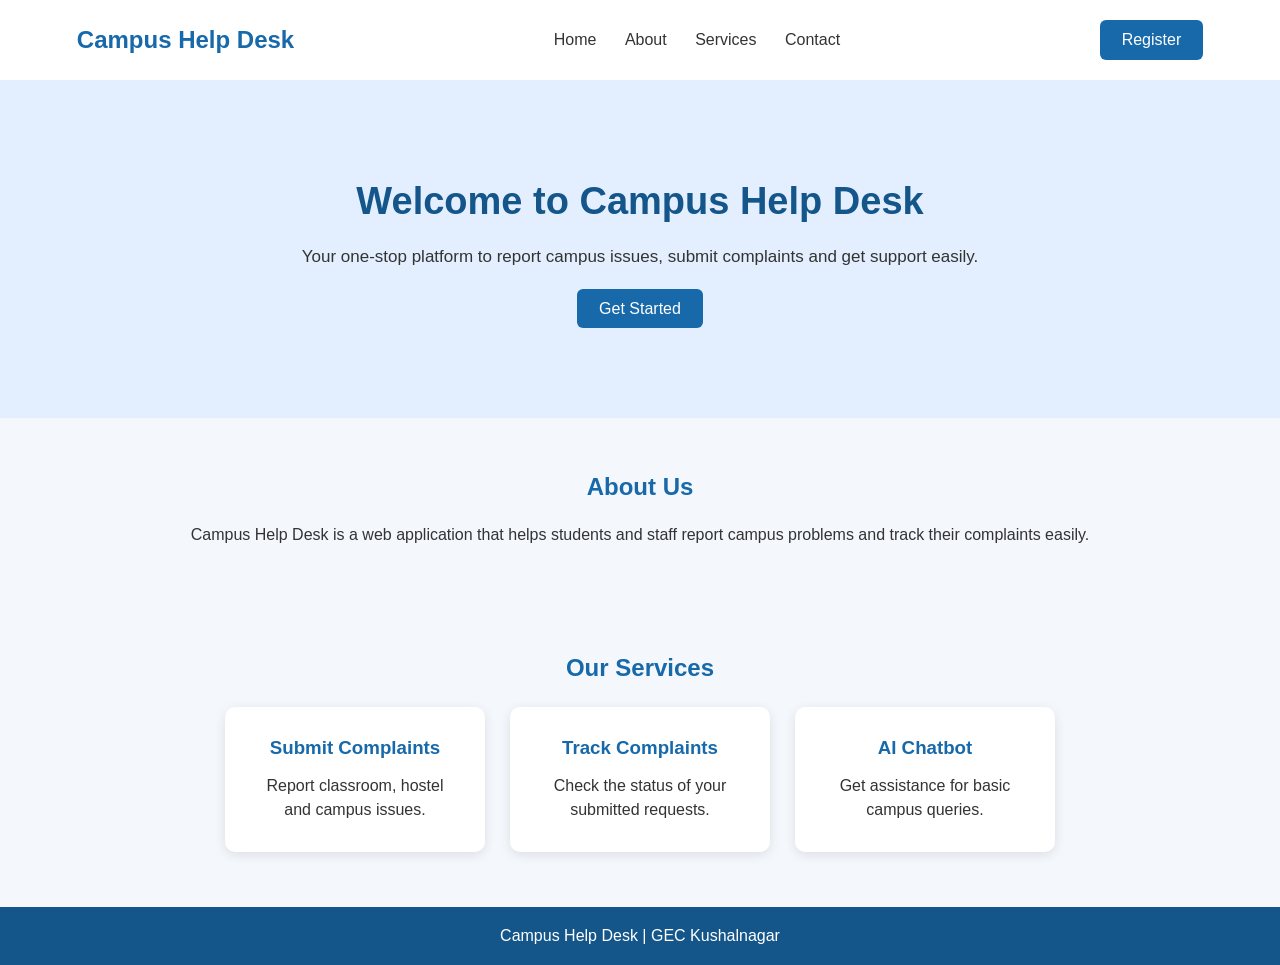
==== fontend/index.html @ 213ce3ab "Add home and registration pages" ====
<!DOCTYPE html>
<html lang="en">
<head>
    <meta charset="UTF-8">
    <meta name="viewport" content="width=device-width, initial-scale=1.0">

    <title>Campus Help Desk</title>

    <link rel="stylesheet" href="css/style.css">
</head>

<body>

    <header>
        <h2>Campus Help Desk</h2>

        <nav>
            <a href="#home">Home</a>
            <a href="#about">About</a>
            <a href="#services">Services</a>
            <a href="#contact">Contact</a>
        </nav>

        <a href="register.html" class="login-btn">Register</a>
    </header>

    <section class="hero" id="home">

        <h1>Welcome to Campus Help Desk</h1>

        <p>
            Your one-stop platform to report campus issues,
            submit complaints and get support easily.
        </p>

        <a href="#services" class="main-btn">
            Get Started
        </a>

    </section>

    <section id="about">

        <h2>About Us</h2>

        <p>
            Campus Help Desk is a web application that helps
            students and staff report campus problems and
            track their complaints easily.
        </p>

    </section>

    <section id="services">

        <h2>Our Services</h2>

        <div class="services">

            <div class="service-card">
                <h3>Submit Complaints</h3>
                <p>Report classroom, hostel and campus issues.</p>
            </div>

            <div class="service-card">
                <h3>Track Complaints</h3>
                <p>Check the status of your submitted requests.</p>
            </div>

            <div class="service-card">
                <h3>AI Chatbot</h3>
                <p>Get assistance for basic campus queries.</p>
            </div>

        </div>

    </section>

    <footer id="contact">
        <p>Campus Help Desk | GEC Kushalnagar</p>
    </footer>

    <script src="js/script.js"></script>

</body>
</html>
---- fontend/css/style.css ----
* {
    margin: 0;
    padding: 0;
    box-sizing: border-box;
}

body {
    font-family: Arial, sans-serif;
    background-color: #f4f7fc;
    color: #333;
}

header {
    display: flex;
    justify-content: space-between;
    align-items: center;
    padding: 20px 6%;
    background-color: white;
}

header h2 {
    color: #1769aa;
}

nav a {
    text-decoration: none;
    color: #333;
    margin: 0 12px;
}

nav a:hover {
    color: #1769aa;
}

.login-btn,
.main-btn {
    background-color: #1769aa;
    color: white;
    padding: 11px 22px;
    text-decoration: none;
    border-radius: 6px;
}

.hero {
    text-align: center;
    padding: 100px 20px;
    background-color: #e3efff;
}

.hero h1 {
    font-size: 38px;
    color: #14558a;
    margin-bottom: 20px;
}

.hero p {
    font-size: 17px;
    margin-bottom: 30px;
    line-height: 1.6;
}

section {
    padding: 55px 8%;
    text-align: center;
}

section h2 {
    margin-bottom: 25px;
    color: #1769aa;
}

.services {
    display: flex;
    justify-content: center;
    gap: 25px;
    flex-wrap: wrap;
}

.service-card {
    background-color: white;
    padding: 30px;
    width: 260px;
    border-radius: 10px;
    box-shadow: 0 3px 12px rgba(0,0,0,0.1);
}

.service-card h3 {
    color: #1769aa;
    margin-bottom: 15px;
}

.service-card p {
    line-height: 1.5;
}

footer {
    text-align: center;
    background-color: #14558a;
    color: white;
    padding: 20px;
}
/* Registration Page */

.register-container {
    min-height: 100vh;
    display: flex;
    justify-content: center;
    align-items: center;
    padding: 30px 15px;
    background-color: #e3efff;
}

.register-form {
    background-color: white;
    width: 100%;
    max-width: 450px;
    padding: 35px;
    border-radius: 12px;
    box-shadow: 0 4px 15px rgba(0,0,0,0.12);
}

.register-form h1 {
    text-align: center;
    color: #14558a;
    margin-bottom: 10px;
    font-size: 27px;
}

.register-subtitle {
    text-align: center;
    color: #666;
    margin-bottom: 25px;
}

.register-form label {
    display: block;
    margin-bottom: 7px;
    font-weight: bold;
    color: #333;
}

.register-form input {
    width: 100%;
    padding: 12px;
    margin-bottom: 18px;
    border: 1px solid #ccc;
    border-radius: 6px;
    font-size: 14px;
}

.register-form input:focus {
    outline: none;
    border-color: #1769aa;
}

.register-btn {
    width: 100%;
    padding: 13px;
    background-color: #1769aa;
    color: white;
    border: none;
    border-radius: 6px;
    font-size: 16px;
    cursor: pointer;
}

.register-btn:hover {
    background-color: #14558a;
}

.login-link {
    text-align: center;
    margin-top: 20px;
    font-size: 14px;
}

.login-link a {
    color: #1769aa;
    text-decoration: none;
    font-weight: bold;
}

#registerMessage {
    text-align: center;
    margin-top: 12px;
    font-size: 14px;
}
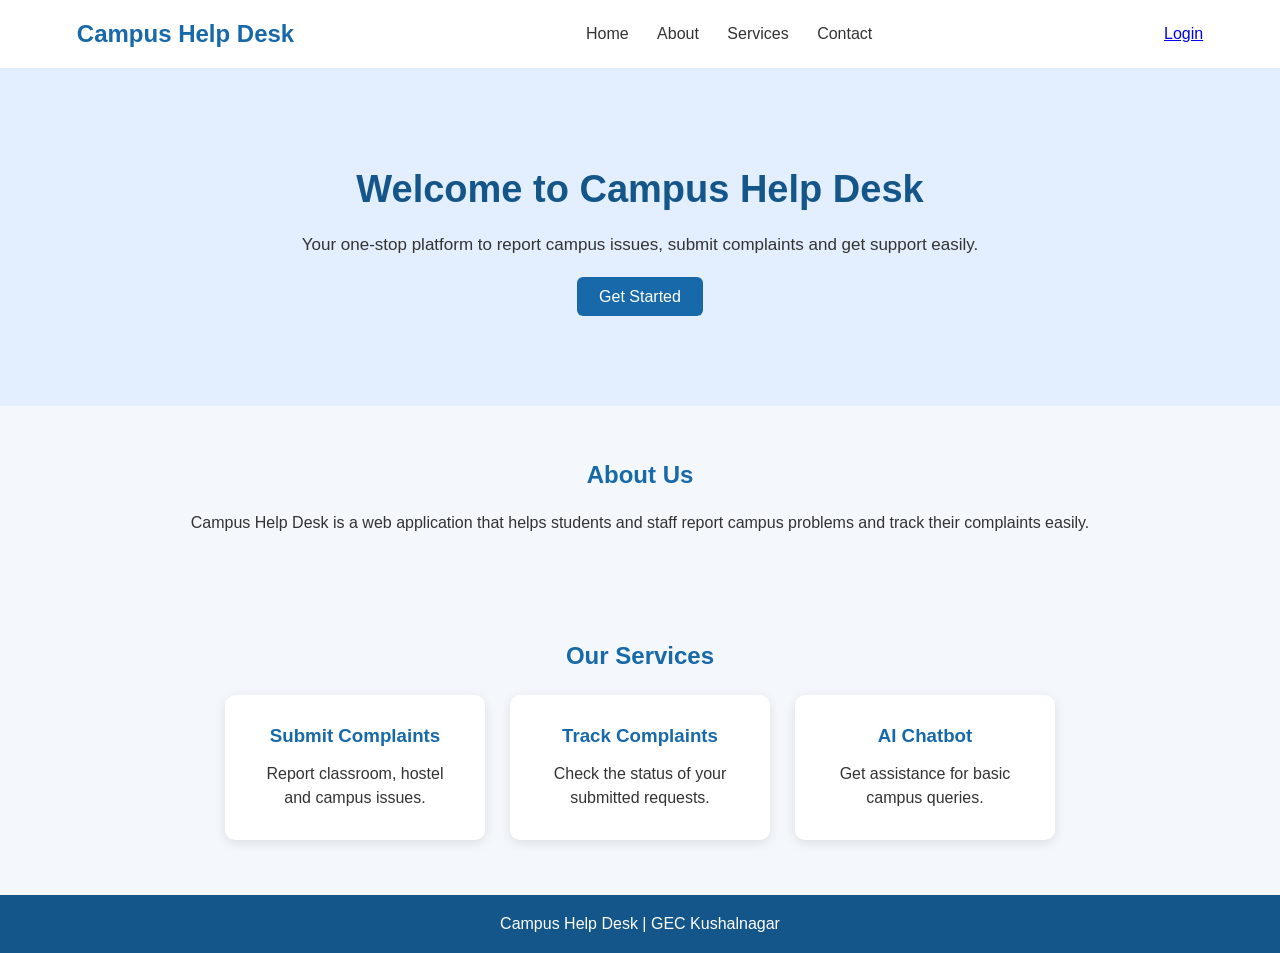
==== commit 218036b7: "Add all Campus Help Desk pages and backend" ====
--- a/fontend/index.html
+++ b/fontend/index.html
@@ -21,7 +21,7 @@
             <a href="#contact">Contact</a>
         </nav>
 
-        <a href="register.html" class="login-btn">Register</a>
+        <a href="login.html" >Login</a>
     </header>
 
     <section class="hero" id="home">
